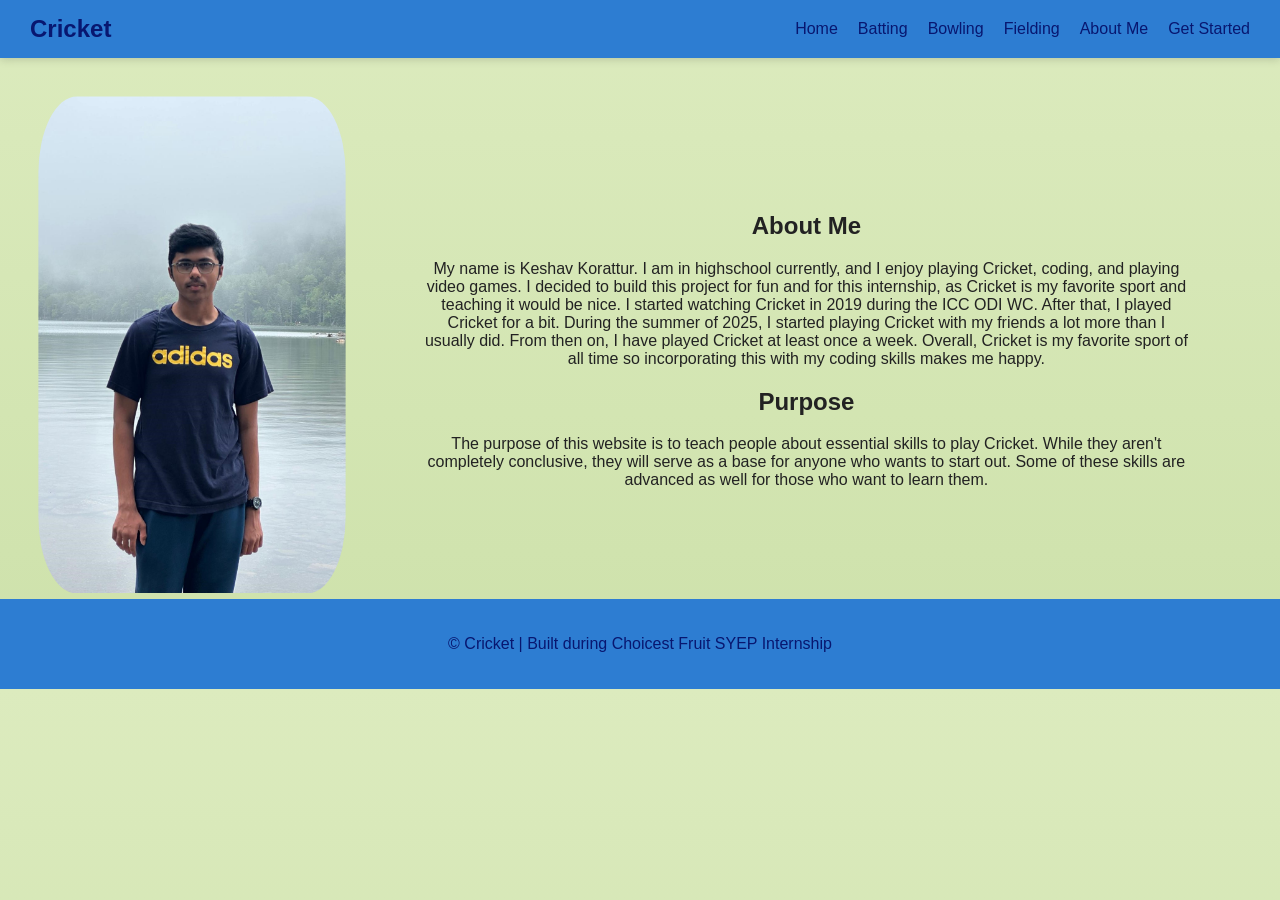
==== aboutme.html @ 315484d6 "Added An About Me Page" ====
<!DOCTYPE html>
<html lang="en">
<head>
  <meta charset="UTF-8" />
  <meta name="viewport" content="width=device-width, initial-scale=1.0" />
  <title>Cricket</title>
  <link rel="stylesheet" href="aboutme.css""/>
</head>

<body>
  <nav class="navbar">
        <h2 class="logo">
            Cricket 
        </h2>

        <div class="nav-links">
            <a href="index.html">Home</a>
            <a href="batting.html">Batting</a>
            <a href="bowling.html">Bowling</a>
            <a href="fielding.html">Fielding</a>
            <a href="aboutme.html">About Me</a>
            <a href="getstarted.html">Get Started</a>
        </div>
  </nav>
  
  <img src="Images/KeshavPhoto.jpeg" class="hero-image">
  
  <section id = "About Me" class="aboutme">
    <h1>
      About Me
    </h1>
    <p>
      My name is Keshav Korattur. I am in highschool currently, and I enjoy playing Cricket, coding, and playing video games. I decided to build this project for fun and for this internship, as Cricket is my favorite sport and teaching it would be nice. I started watching Cricket in 2019 during the ICC ODI WC. After that, I played Cricket for a bit. During the summer of 2025, I started playing Cricket with my friends a lot more than I usually did. From then on, I have played Cricket at least once a week. Overall, Cricket is my favorite sport of all time so incorporating this with my coding skills makes me happy.
    </p>
    <h1>
      Purpose
    </h1>
    <p>
      The purpose of this website is to teach people about essential skills to play Cricket. While they aren't completely conclusive, they will serve as a base for anyone who wants to start out. Some of these skills are advanced as well for those who want to learn them. 
    </p>
  </section>
  <footer class="footer">
    <p>© Cricket | Built during Choicest Fruit SYEP Internship</p>
  </footer>

  <script src="aboutme.js"></script>
</body>
---- aboutme.css ----
* {
  box-sizing: border-box;
}

body {
  margin: 0;
  font-family: Verdana, sans-serif;
  background-color: rgb(220, 235, 190);
  color: #222;
  background: linear-gradient(
    to bottom,
    rgb(220, 235, 190),
    rgb(205, 225, 170)
  );
  overflow-x: hidden;
}

.navbar {
  display: flex;
  justify-content: space-between;
  align-items: center;

  background: rgb(45, 125, 210);
  padding: 15px 30px;

  box-shadow: 0 2px 8px rgba(0, 0, 0, 0.15);
}

.logo {
  margin: 0;
  color: rgb(8, 23, 112);
}

.nav-links {
  display: flex;
  gap: 20px;
}

.nav-links a {
  color: rgb(8, 23, 112);
  text-decoration: none;
  transition: color 0.2s ease;
}

.nav-links a:hover {
  color: rgb(255, 220, 100);
}

.footer {
  text-align: center;
  background: rgb(45, 125, 210);
  color: rgb(8, 23, 112);
  padding: 20px;
  margin-top: -350px;
}

.section {
  max-width: 900px;
  margin: 80px auto;
  padding: 40px;

  background: white;
  border-radius: 16px;

  box-shadow: 0 6px 20px rgba(0,0,0,0.12);
}

.section + .section {
  margin-top: 100px;
}

.card-container {
  display: flex;
  justify-content: center;
  gap: 20px;
  flex-wrap: wrap;
}

.card,
.project-card {
  border-top: 6px solid rgb(20, 60, 140);
  background: rgb(255, 248, 230);
  padding: 30px;
  width: 250px;

  border-radius: 16px;

  box-shadow: 0 6px 20px rgba(0, 0, 0, 0.15);

  text-align: center;

  transition: transform 0.3s ease,
  box-shadow 0.3s ease;
  text-decoration: none;
}

.card:hover {
  transform: translateY(-8px);

  box-shadow: 0 12px 24px rgba(0, 0, 0, 0.25);

  color: rgb(255, 220, 100);
}

img {
  max-width: 30%;
  height: auto;

  padding: 3%;
}

.hero-image {
  width: 100%;
  height: auto;
  object-fit: cover;
  object-position: center 50%;
  border-radius: 20%;
}

.overlay {
position: absolute;
  inset: 0;

  display: flex;
  justify-content: center;
  align-items: center;

  color: white;
  text-shadow: 2px 2px 6px rgba(0,0,0,0.6);

  font-size: 3rem;
  font-weight: bold;
}

.hero {
  position: relative;
  width: 100%;
}

.hero::after {
  content: "";
  position: absolute;
  bottom: 0;
  left: 0;
  width: 100%;
  height: 80px;

  background: linear-gradient(to bottom, transparent, rgb(220, 235, 190));
}

#skills {
  background-color: rgb(190, 220, 160);
}

.aboutme {
    translate: 55%;
    transform: translateY(-160%);
    text-align: center;
    width: 60%;
}
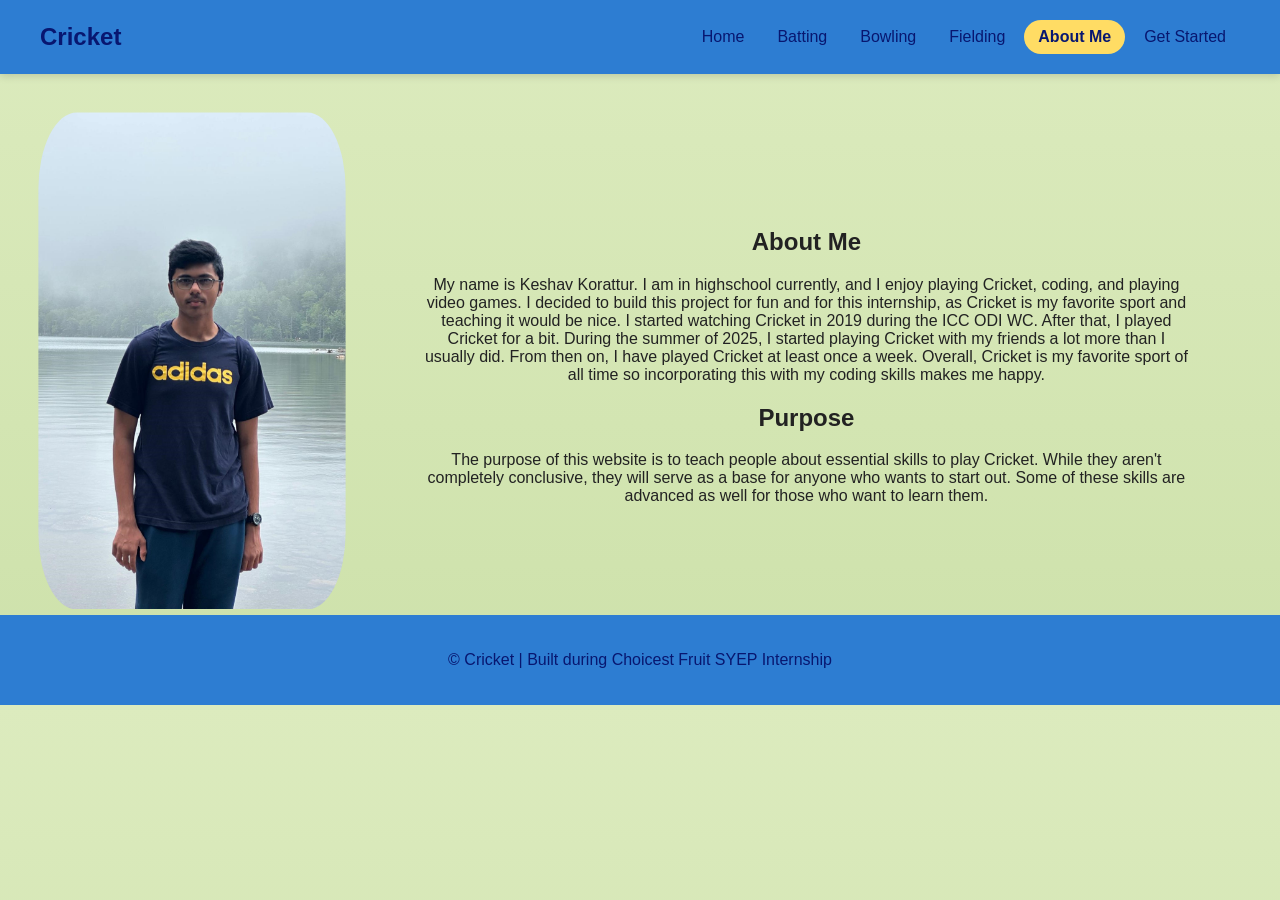
==== commit 16ecef70: "Changed how it looks as per suggestions" ====
--- a/aboutme.html
+++ b/aboutme.html
@@ -8,6 +8,7 @@
 </head>
 
 <body>
+  <container class = "container">
   <nav class="navbar">
         <h2 class="logo">
             Cricket 
@@ -18,7 +19,7 @@
             <a href="batting.html">Batting</a>
             <a href="bowling.html">Bowling</a>
             <a href="fielding.html">Fielding</a>
-            <a href="aboutme.html">About Me</a>
+            <a href="aboutme.html" class="active">About Me</a>
             <a href="getstarted.html">Get Started</a>
         </div>
   </nav>
@@ -44,4 +45,5 @@
   </footer>
 
   <script src="aboutme.js"></script>
+  </container>
 </body>
--- a/aboutme.css
+++ b/aboutme.css
@@ -21,7 +21,7 @@
   align-items: center;
 
   background: rgb(45, 125, 210);
-  padding: 15px 30px;
+  padding: 20px 40px;
 
   box-shadow: 0 2px 8px rgba(0, 0, 0, 0.15);
 }
@@ -33,17 +33,25 @@
 
 .nav-links {
   display: flex;
-  gap: 20px;
+  gap: 5px;
 }
 
 .nav-links a {
   color: rgb(8, 23, 112);
   text-decoration: none;
-  transition: color 0.2s ease;
+  padding: 8px 14px;
+  border-radius: 999px;
+  transition: background-color 0.3s, color 0.3s;
 }
 
 .nav-links a:hover {
-  color: rgb(255, 220, 100);
+  background-color: rgba(255, 255, 255, 0.2);
+}
+
+.nav-links a.active {
+  background-color: rgb(255, 220, 100);
+  color: rgb(8, 23, 112);
+  font-weight: 600;
 }
 
 .footer {
@@ -158,3 +166,4 @@
     text-align: center;
     width: 60%;
 }
+
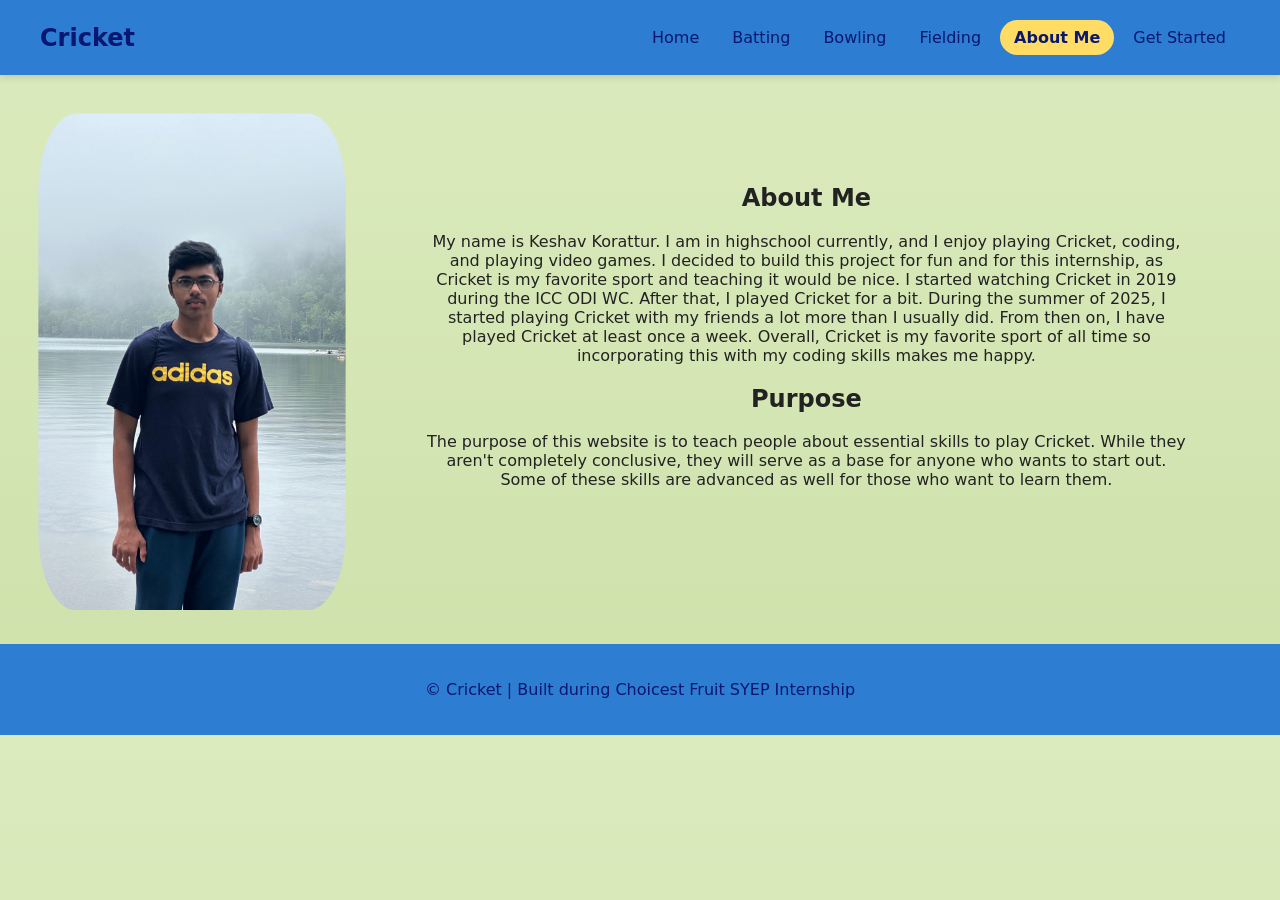
==== commit 1c0fa097: "Maded Changes Consistent" ====
--- a/aboutme.html
+++ b/aboutme.html
@@ -8,7 +8,7 @@
 </head>
 
 <body>
-  <container class = "container">
+  <div class = "container">
   <nav class="navbar">
         <h2 class="logo">
             Cricket 
@@ -45,5 +45,5 @@
   </footer>
 
   <script src="aboutme.js"></script>
-  </container>
+</div>
 </body>
--- a/aboutme.css
+++ b/aboutme.css
@@ -4,7 +4,7 @@
 
 body {
   margin: 0;
-  font-family: Verdana, sans-serif;
+  font-family: Inter, system-ui, sans-serif;
   background-color: rgb(220, 235, 190);
   color: #222;
   background: linear-gradient(
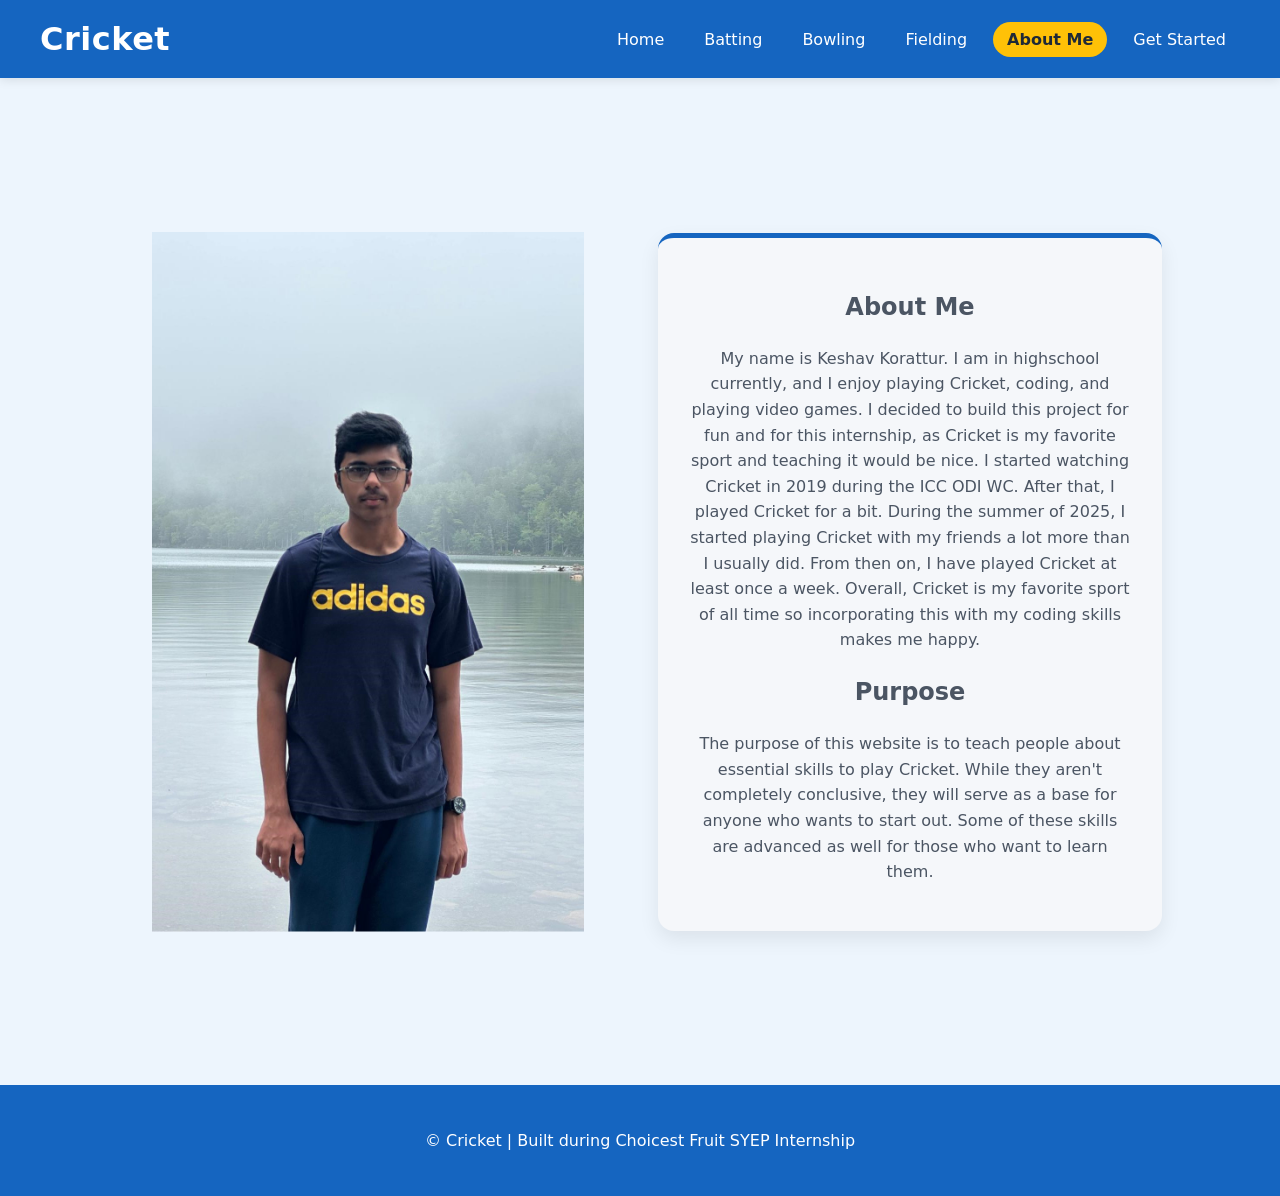
==== commit 2a2b750f: "Made Consistency" ====
--- a/aboutme.html
+++ b/aboutme.html
@@ -23,7 +23,7 @@
             <a href="getstarted.html">Get Started</a>
         </div>
   </nav>
-  
+  <div class="about-container">
   <img src="Images/KeshavPhoto.jpeg" class="hero-image">
   
   <section id = "About Me" class="aboutme">
@@ -40,6 +40,7 @@
       The purpose of this website is to teach people about essential skills to play Cricket. While they aren't completely conclusive, they will serve as a base for anyone who wants to start out. Some of these skills are advanced as well for those who want to learn them. 
     </p>
   </section>
+  </div>
   <footer class="footer">
     <p>© Cricket | Built during Choicest Fruit SYEP Internship</p>
   </footer>
--- a/aboutme.css
+++ b/aboutme.css
@@ -5,13 +5,8 @@
 body {
   margin: 0;
   font-family: Inter, system-ui, sans-serif;
-  background-color: rgb(220, 235, 190);
-  color: #222;
-  background: linear-gradient(
-    to bottom,
-    rgb(220, 235, 190),
-    rgb(205, 225, 170)
-  );
+  background-color: #EDF5FD;
+  color: #1F2937;
   overflow-x: hidden;
 }
 
@@ -19,25 +14,27 @@
   display: flex;
   justify-content: space-between;
   align-items: center;
-
-  background: rgb(45, 125, 210);
   padding: 20px 40px;
 
-  box-shadow: 0 2px 8px rgba(0, 0, 0, 0.15);
+  background: #1565C0;
+  box-shadow: 0 2px 10px rgba(0, 0, 0, 0.1);
 }
 
 .logo {
   margin: 0;
-  color: rgb(8, 23, 112);
+  color: white;
+  font-size: 2rem;
+  font-weight: 700;
+  letter-spacing: 0.5px;
 }
 
 .nav-links {
   display: flex;
-  gap: 5px;
+  gap: 12px;
 }
 
 .nav-links a {
-  color: rgb(8, 23, 112);
+  color: white;
   text-decoration: none;
   padding: 8px 14px;
   border-radius: 999px;
@@ -45,21 +42,13 @@
 }
 
 .nav-links a:hover {
-  background-color: rgba(255, 255, 255, 0.2);
+  background: rgba(255, 255, 255, 0.15);
 }
 
 .nav-links a.active {
-  background-color: rgb(255, 220, 100);
-  color: rgb(8, 23, 112);
+  background: #FFC107;
+  color: #1F2937;
   font-weight: 600;
-}
-
-.footer {
-  text-align: center;
-  background: rgb(45, 125, 210);
-  color: rgb(8, 23, 112);
-  padding: 20px;
-  margin-top: -350px;
 }
 
 .section {
@@ -67,10 +56,11 @@
   margin: 80px auto;
   padding: 40px;
 
-  background: white;
+  background: #F5F7FA;
+  border-top: 5px solid #1565C0;
   border-radius: 16px;
 
-  box-shadow: 0 6px 20px rgba(0,0,0,0.12);
+  box-shadow: 0 8px 20px rgba(0, 0, 0, 0.08);
 }
 
 .section + .section {
@@ -86,47 +76,63 @@
 
 .card,
 .project-card {
-  border-top: 6px solid rgb(20, 60, 140);
-  background: rgb(255, 248, 230);
+  width: 250px;
   padding: 30px;
-  width: 250px;
 
+  background: white;
+  border-top: 5px solid #1565C0;
   border-radius: 16px;
 
-  box-shadow: 0 6px 20px rgba(0, 0, 0, 0.15);
+  box-shadow: 0 8px 20px rgba(0, 0, 0, 0.08);
 
   text-align: center;
+  text-decoration: none;
 
-  transition: transform 0.3s ease,
-  box-shadow 0.3s ease;
-  text-decoration: none;
+  transition: transform 0.25s ease,
+              box-shadow 0.25s ease;
 }
 
-.card:hover {
-  transform: translateY(-8px);
+.card:hover,
+.project-card:hover {
+  transform: translateY(-6px);
+  box-shadow: 0 16px 30px rgba(0, 0, 0, 0.12);
+}
 
-  box-shadow: 0 12px 24px rgba(0, 0, 0, 0.25);
+.card h3,
+.project-card h3 {
+  color: #1F2937;
+  margin-top: 0;
+}
 
-  color: rgb(255, 220, 100);
+.card p,
+.project-card p {
+  color: #4B5563;
+  line-height: 1.6;
 }
 
 img {
   max-width: 30%;
   height: auto;
-
   padding: 3%;
+  border-radius: 12px;
 }
 
-.hero-image {
+.hero {
+  position: relative;
   width: 100%;
+}
+
+.about-container .hero-image {
+  width: 45%;
+  max-width: 500px;
   height: auto;
+
   object-fit: cover;
-  object-position: center 50%;
-  border-radius: 20%;
+  border-radius: 16px;
 }
 
 .overlay {
-position: absolute;
+  position: absolute;
   inset: 0;
 
   display: flex;
@@ -134,15 +140,11 @@
   align-items: center;
 
   color: white;
-  text-shadow: 2px 2px 6px rgba(0,0,0,0.6);
+  text-align: center;
+  text-shadow: 2px 2px 6px rgba(0, 0, 0, 0.6);
 
-  font-size: 3rem;
-  font-weight: bold;
-}
-
-.hero {
-  position: relative;
-  width: 100%;
+  font-size: clamp(2.5rem, 6vw, 4.5rem);
+  font-weight: 700;
 }
 
 .hero::after {
@@ -153,17 +155,43 @@
   width: 100%;
   height: 80px;
 
-  background: linear-gradient(to bottom, transparent, rgb(220, 235, 190));
+  background: linear-gradient(to bottom, transparent, #EDF5FD);
 }
 
 #skills {
-  background-color: rgb(190, 220, 160);
+  background: #F5F7FA;
 }
 
 .aboutme {
-    translate: 55%;
-    transform: translateY(-160%);
-    text-align: center;
-    width: 60%;
+  width: 45%;
+  padding: 30px;
+
+  background: #F5F7FA;
+  border-top: 5px solid #1565C0;
+  border-radius: 16px;
+
+  box-shadow: 0 8px 20px rgba(0,0,0,0.08);
+
+  text-align: center;
+  color: #4B5563;
+  line-height: 1.6;
 }
 
+.footer {
+  text-align: center;
+  background: #1565C0;
+  color: white;
+  padding: 30px;
+  margin-top: auto;
+}
+
+.about-container {
+  display: flex;
+  justify-content: center;
+  align-items: center;
+  gap: 40px;
+
+  max-width: 1200px;
+  margin: 80px auto;
+  padding: 40px;
+}
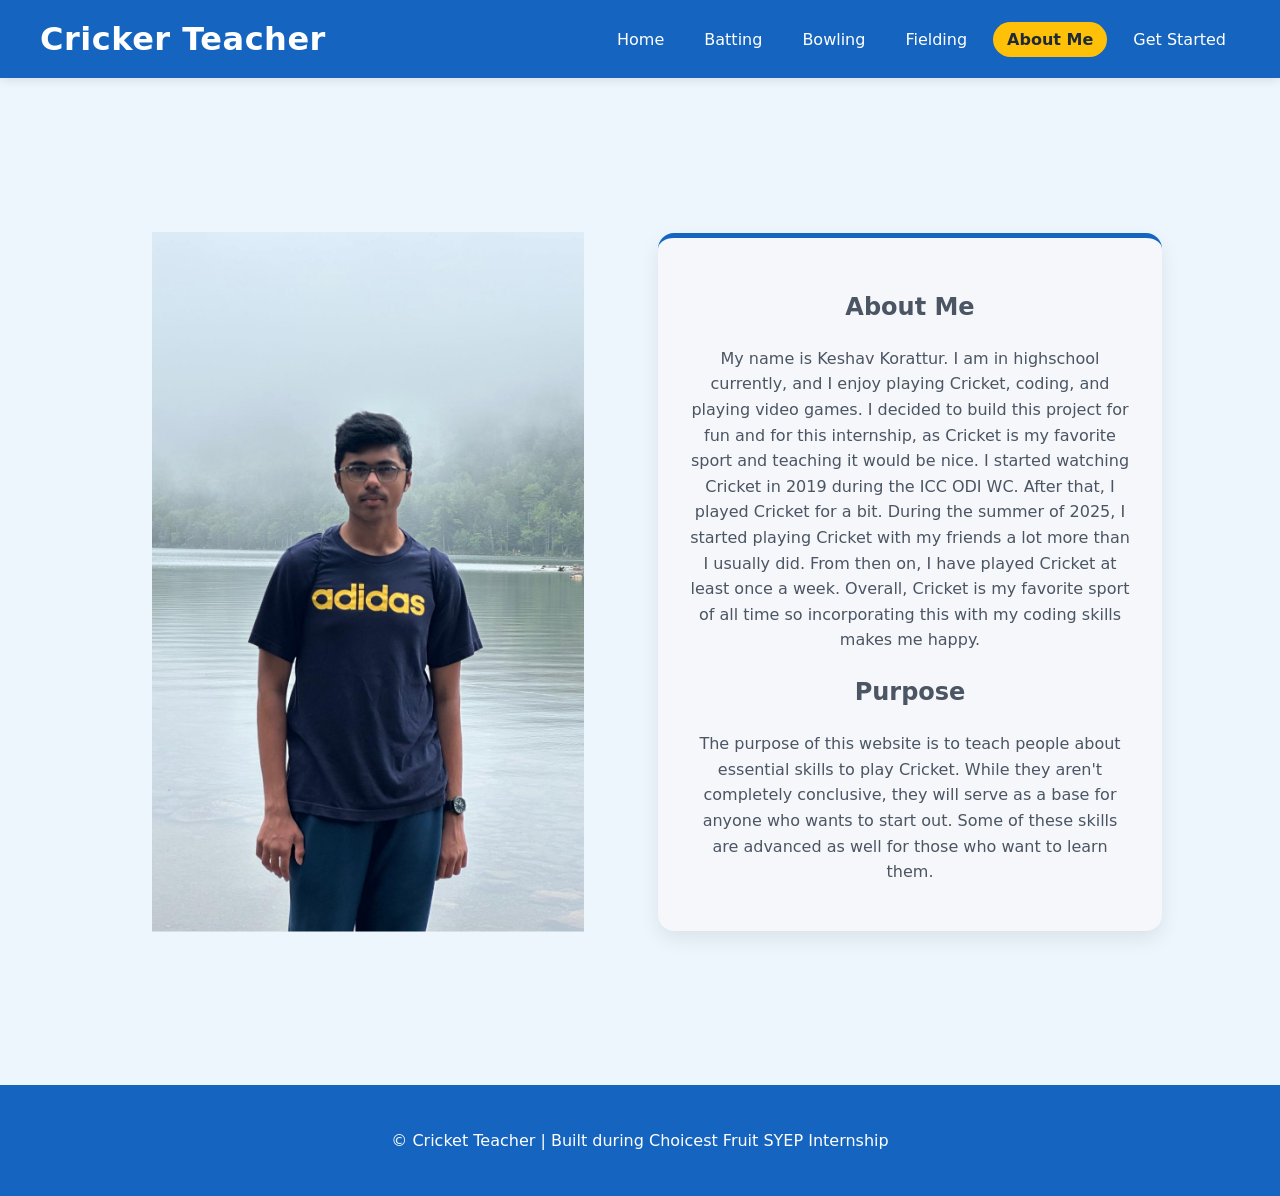
==== commit cdffca4b: "Changed Name and Fixed Footer" ====
--- a/aboutme.html
+++ b/aboutme.html
@@ -11,7 +11,7 @@
   <div class = "container">
   <nav class="navbar">
         <h2 class="logo">
-            Cricket 
+            Cricker Teacher
         </h2>
 
         <div class="nav-links">
@@ -42,7 +42,7 @@
   </section>
   </div>
   <footer class="footer">
-    <p>© Cricket | Built during Choicest Fruit SYEP Internship</p>
+    <p>© Cricket Teacher | Built during Choicest Fruit SYEP Internship</p>
   </footer>
 
   <script src="aboutme.js"></script>
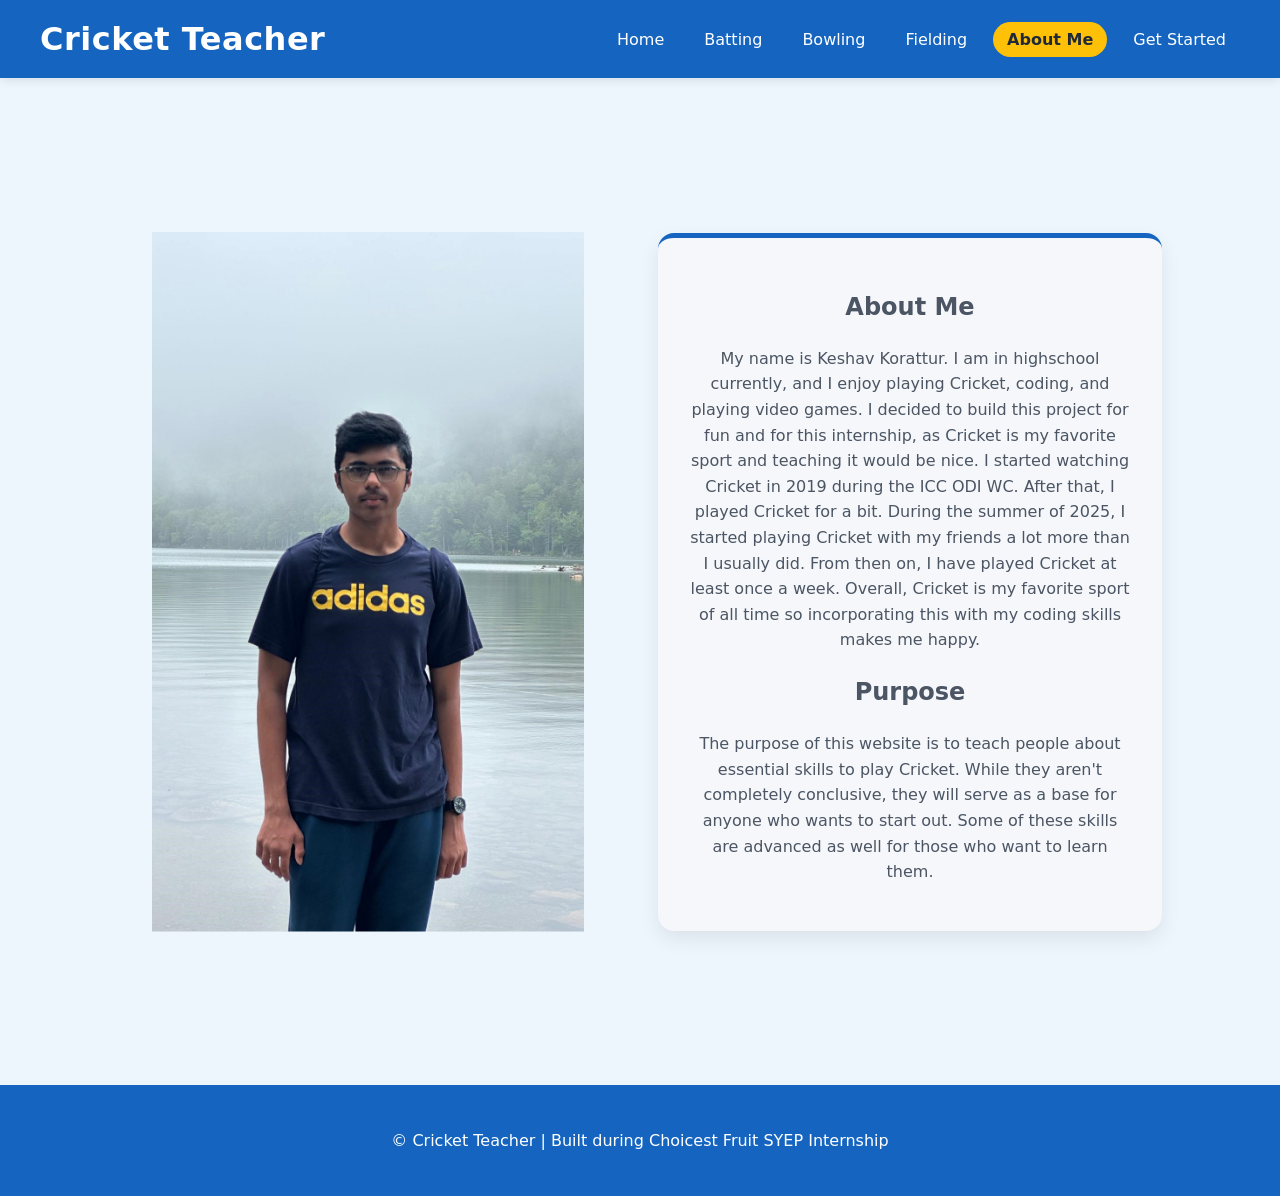
==== commit e87e39eb: "Added Mobile View" ====
--- a/aboutme.html
+++ b/aboutme.html
@@ -4,14 +4,15 @@
   <meta charset="UTF-8" />
   <meta name="viewport" content="width=device-width, initial-scale=1.0" />
   <title>Cricket</title>
-  <link rel="stylesheet" href="aboutme.css""/>
+  <link rel="stylesheet" href="aboutme.css"/>
+  <meta name="viewport" content="width=device-width, initial-scale=1.0">
 </head>
 
 <body>
   <div class = "container">
   <nav class="navbar">
         <h2 class="logo">
-            Cricker Teacher
+            Cricket Teacher
         </h2>
 
         <div class="nav-links">
--- a/aboutme.css
+++ b/aboutme.css
@@ -194,4 +194,89 @@
   max-width: 1200px;
   margin: 80px auto;
   padding: 40px;
+}
+
+/* ==========================
+   Mobile (768px and below)
+========================== */
+@media (max-width: 768px) {
+
+  .navbar {
+    flex-direction: column;
+    padding: 15px 20px;
+    gap: 15px;
+  }
+
+  .logo {
+    font-size: 1.6rem;
+    text-align: center;
+  }
+
+  .nav-links {
+    flex-wrap: wrap;
+    justify-content: center;
+    gap: 8px;
+  }
+
+  .nav-links a {
+    padding: 8px 12px;
+    font-size: 0.9rem;
+  }
+
+  .overlay {
+    font-size: clamp(1.8rem, 8vw, 3rem);
+    padding: 0 20px;
+    text-align: center;
+  }
+
+  .section {
+    margin: 30px 15px;
+    padding: 20px;
+  }
+
+  .section h2 {
+    font-size: 1.8rem;
+  }
+
+  .card-container {
+    flex-direction: column;
+    align-items: center;
+    gap: 20px;
+  }
+
+  .card,
+  .project-card {
+    width: 100%;
+    max-width: 350px;
+    padding: 25px;
+  }
+
+  .about-container {
+    flex-direction: column;
+    gap: 25px;
+    margin: 30px 15px;
+    padding: 20px;
+  }
+
+  .about-container .hero-image,
+  .aboutme {
+    width: 100%;
+    max-width: 100%;
+  }
+
+  img {
+    max-width: 100%;
+    padding: 0;
+    margin: 20px 0;
+  }
+
+  p,
+  li {
+    font-size: 1rem;
+  }
+
+  .footer {
+    padding: 20px;
+    font-size: 0.9rem;
+  }
 }
